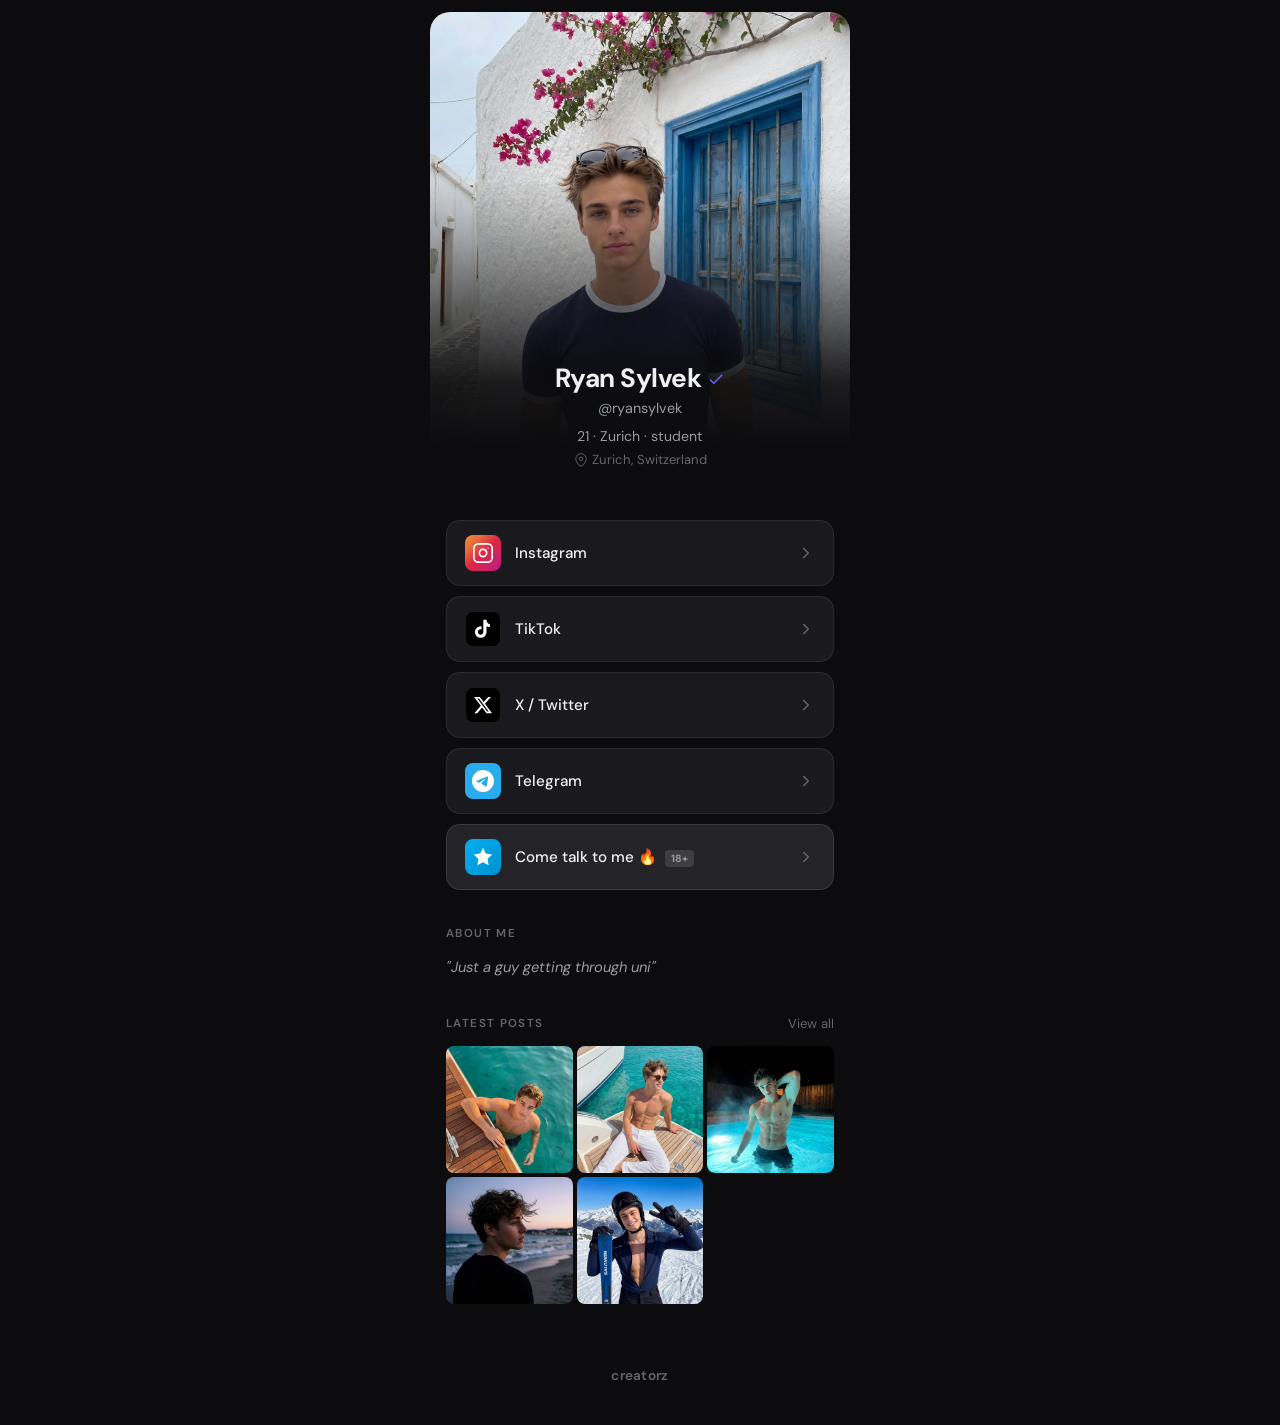
==== index.html @ 50482779 "Initial commit: creatorz.me link-in-bio site for Ryan Sylvek" ====
<!DOCTYPE html>
<html lang="en">
<head>
  <meta charset="UTF-8">
  <meta name="viewport" content="width=device-width, initial-scale=1.0">
  <title>Ryan Sylvek | creatorz</title>
  <link rel="stylesheet" href="css/style.css">
  <link rel="preconnect" href="https://fonts.googleapis.com">
  <link rel="preconnect" href="https://fonts.gstatic.com" crossorigin>
  <link href="https://fonts.googleapis.com/css2?family=DM+Sans:ital,wght@0,400;0,500;0,600;0,700;1,400&display=swap" rel="stylesheet">
</head>
<body>
  <main class="container">

    <!-- Hero Photo + Profile Header -->
    <section class="hero">
      <div class="hero-image">
        <img src="img/avatar.jpg" alt="Profile photo" onerror="this.style.display='none'; this.parentElement.classList.add('no-image')">
        <div class="hero-gradient"></div>
      </div>
      <div class="hero-info">
        <h1 class="display-name">Ryan Sylvek <svg class="verified-badge" viewBox="0 0 24 24" width="18" height="18"><path d="M9 16.17L4.83 12l-1.42 1.41L9 19 21 7l-1.41-1.41L9 16.17z" fill="currentColor"/></svg></h1>
        <p class="username">@ryansylvek</p>
        <p class="tagline">21 &middot; Zurich &middot; student</p>
        <p class="location">
          <svg viewBox="0 0 24 24" width="14" height="14" fill="none" stroke="currentColor" stroke-width="2"><path d="M21 10c0 7-9 13-9 13s-9-6-9-13a9 9 0 0 1 18 0z"/><circle cx="12" cy="10" r="3"/></svg>
          Zurich, Switzerland
        </p>
      </div>
    </section>

    <!-- Social Links -->
    <section class="social-links">
      <a href="https://instagram.com/ryansylvek" target="_blank" rel="noopener" class="link-card" data-platform="instagram">
        <span class="link-icon">
          <svg viewBox="0 0 24 24" width="22" height="22" fill="none" stroke="currentColor" stroke-width="1.8" stroke-linecap="round" stroke-linejoin="round"><rect x="2" y="2" width="20" height="20" rx="5"/><path d="M16 11.37A4 4 0 1 1 12.63 8 4 4 0 0 1 16 11.37z"/><line x1="17.5" y1="6.5" x2="17.51" y2="6.5"/></svg>
        </span>
        <span class="link-label">Instagram</span>
        <span class="link-chevron">
          <svg viewBox="0 0 24 24" width="18" height="18" fill="none" stroke="currentColor" stroke-width="2" stroke-linecap="round" stroke-linejoin="round"><polyline points="9 18 15 12 9 6"/></svg>
        </span>
      </a>

      <a href="https://www.tiktok.com/@ryan.sylvek?_r=1&_t=ZN-95LA146ENCY" target="_blank" rel="noopener" class="link-card" data-platform="tiktok">
        <span class="link-icon">
          <svg viewBox="0 0 24 24" width="22" height="22" fill="currentColor"><path d="M19.59 6.69a4.83 4.83 0 0 1-3.77-4.25V2h-3.45v13.67a2.89 2.89 0 0 1-2.88 2.5 2.89 2.89 0 0 1 0-5.78 2.86 2.86 0 0 1 .87.13V9.01a6.33 6.33 0 0 0-.87-.06 6.34 6.34 0 0 0 0 12.68 6.34 6.34 0 0 0 6.34-6.34V8.87a8.16 8.16 0 0 0 3.76.92V6.69z"/></svg>
        </span>
        <span class="link-label">TikTok</span>
        <span class="link-chevron">
          <svg viewBox="0 0 24 24" width="18" height="18" fill="none" stroke="currentColor" stroke-width="2" stroke-linecap="round" stroke-linejoin="round"><polyline points="9 18 15 12 9 6"/></svg>
        </span>
      </a>

      <a href="https://x.com/ryan_sylvek?s=21" target="_blank" rel="noopener" class="link-card" data-platform="twitter">
        <span class="link-icon">
          <svg viewBox="0 0 24 24" width="20" height="20" fill="currentColor"><path d="M18.244 2.25h3.308l-7.227 8.26 8.502 11.24H16.17l-5.214-6.817L4.99 21.75H1.68l7.73-8.835L1.254 2.25H8.08l4.713 6.231zm-1.161 17.52h1.833L7.084 4.126H5.117z"/></svg>
        </span>
        <span class="link-label">X / Twitter</span>
        <span class="link-chevron">
          <svg viewBox="0 0 24 24" width="18" height="18" fill="none" stroke="currentColor" stroke-width="2" stroke-linecap="round" stroke-linejoin="round"><polyline points="9 18 15 12 9 6"/></svg>
        </span>
      </a>

      <a href="https://t.me/+bdsUtjW9auk0OGY8" target="_blank" rel="noopener" class="link-card" data-platform="telegram">
        <span class="link-icon">
          <svg viewBox="0 0 24 24" width="22" height="22" fill="currentColor"><path d="M11.944 0A12 12 0 0 0 0 12a12 12 0 0 0 12 12 12 12 0 0 0 12-12A12 12 0 0 0 12.056 0h-.112zm4.962 7.224c.1-.002.321.023.465.14a.506.506 0 0 1 .171.325c.016.093.036.306.02.472-.18 1.898-.962 6.502-1.36 8.627-.168.9-.499 1.201-.82 1.23-.696.065-1.225-.46-1.9-.902-1.056-.693-1.653-1.124-2.678-1.8-1.185-.78-.417-1.21.258-1.91.177-.184 3.247-2.977 3.307-3.23.007-.032.014-.15-.056-.212s-.174-.041-.249-.024c-.106.024-1.793 1.14-5.061 3.345-.48.33-.913.49-1.302.48-.428-.008-1.252-.241-1.865-.44-.752-.245-1.349-.374-1.297-.789.027-.216.325-.437.893-.663 3.498-1.524 5.83-2.529 6.998-3.014 3.332-1.386 4.025-1.627 4.476-1.635z"/></svg>
        </span>
        <span class="link-label">Telegram</span>
        <span class="link-chevron">
          <svg viewBox="0 0 24 24" width="18" height="18" fill="none" stroke="currentColor" stroke-width="2" stroke-linecap="round" stroke-linejoin="round"><polyline points="9 18 15 12 9 6"/></svg>
        </span>
      </a>

      <a href="https://www.fanvue.com/ryan.sylvek" target="_blank" rel="noopener" class="link-card" data-platform="onlyfans">
        <span class="link-icon">
          <svg viewBox="0 0 24 24" width="22" height="22" fill="currentColor"><polygon points="12 2 15.09 8.26 22 9.27 17 14.14 18.18 21.02 12 17.77 5.82 21.02 7 14.14 2 9.27 8.91 8.26 12 2"/></svg>
        </span>
        <span class="link-label">Come talk to me 🔥 <span class="age-badge">18+</span></span>
        <span class="link-chevron">
          <svg viewBox="0 0 24 24" width="18" height="18" fill="none" stroke="currentColor" stroke-width="2" stroke-linecap="round" stroke-linejoin="round"><polyline points="9 18 15 12 9 6"/></svg>
        </span>
      </a>
    </section>

    <!-- About Me -->
    <section class="about-section">
      <h2 class="section-title">ABOUT ME</h2>
      <p class="about-text">
        <em>"Just a guy getting through uni"</em>
      </p>
    </section>

    <!-- Latest Posts -->
    <section class="posts-section">
      <div class="section-header">
        <h2 class="section-title">LATEST POSTS</h2>
        <a href="https://instagram.com/ryansylvek" target="_blank" rel="noopener" class="view-all">View all</a>
      </div>
      <div class="posts-grid">
        <div class="post-thumb"><img src="img/posts/post1.jpg" alt="Post" loading="lazy"></div>
        <div class="post-thumb"><img src="img/posts/post2.jpg" alt="Post" loading="lazy"></div>
        <div class="post-thumb"><img src="img/posts/post3.jpg" alt="Post" loading="lazy"></div>
        <div class="post-thumb"><img src="img/posts/post4.jpg" alt="Post" loading="lazy"></div>
        <div class="post-thumb"><img src="img/posts/post5.jpg" alt="Post" loading="lazy"></div>
      </div>
    </section>

    <!-- Footer -->
    <footer class="site-footer">
      <a href="https://creatorz.me" class="footer-brand">creatorz</a>
    </footer>

  </main>
</body>
</html>
---- css/style.css ----
:root {
  --bg-primary: #0c0c0e;
  --bg-secondary: #161618;
  --bg-card: #1a1a1e;
  --bg-card-hover: #222226;
  --border-subtle: rgba(255, 255, 255, 0.08);
  --text-primary: #f0f0f2;
  --text-secondary: #9a9aa0;
  --text-muted: #65656c;
  --accent: #6c63ff;
  --accent-glow: rgba(108, 99, 255, 0.15);
  --green-dot: #44d62c;
  --radius-sm: 8px;
  --radius-md: 14px;
  --radius-lg: 20px;
  --radius-full: 9999px;
  --max-width: 420px;
}

*, *::before, *::after {
  margin: 0;
  padding: 0;
  box-sizing: border-box;
}

html {
  -webkit-font-smoothing: antialiased;
  -moz-osx-font-smoothing: grayscale;
}

body {
  font-family: 'DM Sans', -apple-system, BlinkMacSystemFont, sans-serif;
  background: var(--bg-primary);
  color: var(--text-primary);
  min-height: 100vh;
  display: flex;
  justify-content: center;
}

.container {
  width: 100%;
  max-width: var(--max-width);
  padding: 12px 0 32px;
}

/* ── Hero Photo + Profile Info ── */

.hero {
  position: relative;
  margin-bottom: 28px;
}

.hero-image {
  position: relative;
  width: 100%;
  aspect-ratio: 3 / 4;
  max-height: 480px;
  border-radius: var(--radius-lg) var(--radius-lg) 0 0;
  overflow: hidden;
  background: var(--bg-secondary);
}

.hero-image img {
  width: 100%;
  height: 100%;
  object-fit: cover;
  display: block;
}

.hero-image.no-image {
  background: linear-gradient(160deg, #22222a 0%, #2c2c36 35%, #1c1c24 70%, #18181e 100%);
}

.hero-image.no-image .hero-gradient {
  height: 100%;
  background: linear-gradient(to top, var(--bg-primary) 0%, rgba(12, 12, 14, 0.7) 40%, rgba(12, 12, 14, 0) 100%);
}

.hero-gradient {
  position: absolute;
  bottom: 0;
  left: 0;
  right: 0;
  height: 65%;
  background: linear-gradient(to top, var(--bg-primary) 15%, rgba(12, 12, 14, 0.92) 35%, rgba(12, 12, 14, 0) 100%);
  pointer-events: none;
  z-index: 1;
}

.hero-info {
  position: absolute;
  bottom: 0;
  left: 0;
  right: 0;
  padding: 0 24px 24px;
  text-align: center;
  z-index: 2;
}

.display-name {
  font-size: 1.65rem;
  font-weight: 700;
  letter-spacing: -0.02em;
  margin-bottom: 4px;
  line-height: 1.2;
  display: flex;
  align-items: center;
  justify-content: center;
  gap: 6px;
}

.verified-badge {
  color: var(--accent);
  flex-shrink: 0;
}

.username {
  font-size: 0.9rem;
  color: var(--text-secondary);
  margin-bottom: 10px;
}

.tagline {
  font-size: 0.88rem;
  color: var(--text-secondary);
  margin-bottom: 6px;
}

.location {
  font-size: 0.82rem;
  color: var(--text-muted);
  display: flex;
  align-items: center;
  justify-content: center;
  gap: 4px;
}

.location svg {
  opacity: 0.7;
}

/* ── Social Link Cards ── */

.social-links {
  display: flex;
  flex-direction: column;
  gap: 10px;
  margin-bottom: 36px;
  padding: 0 16px;
}

.link-card {
  display: flex;
  align-items: center;
  gap: 14px;
  padding: 14px 18px;
  background: var(--bg-card);
  border: 1px solid var(--border-subtle);
  border-radius: var(--radius-md);
  text-decoration: none;
  color: var(--text-primary);
  transition: background 0.2s ease, border-color 0.2s ease, transform 0.15s ease;
  cursor: pointer;
}

.link-card:hover {
  background: var(--bg-card-hover);
  border-color: rgba(255, 255, 255, 0.12);
  transform: translateY(-1px);
}

.link-card:active {
  transform: translateY(0);
}

.link-icon {
  width: 36px;
  height: 36px;
  border-radius: var(--radius-sm);
  background: rgba(255, 255, 255, 0.05);
  display: flex;
  align-items: center;
  justify-content: center;
  flex-shrink: 0;
  color: var(--text-primary);
}

.link-label {
  flex: 1;
  font-size: 0.95rem;
  font-weight: 500;
}

.link-chevron {
  color: var(--text-muted);
  display: flex;
  align-items: center;
}

.age-badge {
  font-size: 0.65rem;
  font-weight: 700;
  background: rgba(255, 255, 255, 0.12);
  color: var(--text-secondary);
  padding: 2px 6px;
  border-radius: 4px;
  margin-left: 4px;
  vertical-align: middle;
}

/* Platform-specific icon backgrounds */
.link-card[data-platform="instagram"] .link-icon {
  background: linear-gradient(135deg, #f09433, #e6683c, #dc2743, #cc2366, #bc1888);
  color: #fff;
}

.link-card[data-platform="tiktok"] .link-icon {
  background: #010101;
  color: #fff;
  border: 1px solid rgba(255, 255, 255, 0.1);
}

.link-card[data-platform="twitter"] .link-icon {
  background: #000;
  color: #fff;
  border: 1px solid rgba(255, 255, 255, 0.1);
}

.link-card[data-platform="telegram"] .link-icon {
  background: #2AABEE;
  color: #fff;
}

.link-card[data-platform="onlyfans"] {
  background: #232328;
  border-color: rgba(255, 255, 255, 0.1);
}

.link-card[data-platform="onlyfans"]:hover {
  background: #2a2a30;
}

.link-card[data-platform="onlyfans"] .link-icon {
  background: linear-gradient(135deg, #00AFF0, #0090d0);
  color: #fff;
}

/* ── About Section ── */

.about-section {
  margin-bottom: 36px;
  padding: 0 16px;
}

.section-title {
  font-size: 0.72rem;
  font-weight: 600;
  letter-spacing: 0.12em;
  color: var(--text-muted);
  margin-bottom: 14px;
  text-transform: uppercase;
}

.about-text {
  font-size: 0.92rem;
  line-height: 1.65;
  color: var(--text-secondary);
}

.about-text em {
  font-style: italic;
}

/* ── Posts Section ── */

.posts-section {
  margin-bottom: 40px;
  padding: 0 16px;
}

.section-header {
  display: flex;
  align-items: center;
  justify-content: space-between;
  margin-bottom: 14px;
}

.section-header .section-title {
  margin-bottom: 0;
}

.view-all {
  font-size: 0.82rem;
  color: var(--text-muted);
  text-decoration: none;
  transition: color 0.2s;
}

.view-all:hover {
  color: var(--text-secondary);
}

.posts-grid {
  display: grid;
  grid-template-columns: repeat(3, 1fr);
  gap: 4px;
}

.post-thumb {
  aspect-ratio: 1;
  border-radius: var(--radius-sm);
  overflow: hidden;
  cursor: pointer;
  transition: opacity 0.2s;
}

.post-thumb:hover {
  opacity: 0.85;
}

.post-thumb img {
  width: 100%;
  height: 100%;
  object-fit: cover;
  display: block;
}

.post-placeholder {
  width: 100%;
  height: 100%;
  background: var(--bg-card);
  border: 1px solid var(--border-subtle);
  border-radius: var(--radius-sm);
  position: relative;
}

.post-placeholder::after {
  content: '';
  position: absolute;
  top: 50%;
  left: 50%;
  transform: translate(-50%, -50%);
  width: 24px;
  height: 24px;
  border-radius: 4px;
  background: rgba(255, 255, 255, 0.04);
}

/* ── Footer ── */

.site-footer {
  text-align: center;
  padding: 20px 0 8px;
}

.footer-brand {
  font-size: 0.85rem;
  font-weight: 600;
  color: var(--text-muted);
  text-decoration: none;
  letter-spacing: 0.02em;
  transition: color 0.2s;
}

.footer-brand:hover {
  color: var(--text-secondary);
}

/* ── Animations ── */

@keyframes fadeInUp {
  from {
    opacity: 0;
    transform: translateY(12px);
  }
  to {
    opacity: 1;
    transform: translateY(0);
  }
}

.hero {
  animation: fadeInUp 0.5s ease both;
}

.link-card:nth-child(1) { animation: fadeInUp 0.4s ease 0.08s both; }
.link-card:nth-child(2) { animation: fadeInUp 0.4s ease 0.14s both; }
.link-card:nth-child(3) { animation: fadeInUp 0.4s ease 0.20s both; }
.link-card:nth-child(4) { animation: fadeInUp 0.4s ease 0.26s both; }
.link-card:nth-child(5) { animation: fadeInUp 0.4s ease 0.32s both; }

.about-section {
  animation: fadeInUp 0.4s ease 0.38s both;
}

.posts-section {
  animation: fadeInUp 0.4s ease 0.44s both;
}

/* ── Responsive ── */

@media (max-width: 480px) {
  .container {
    padding: 0 0 24px;
  }

  .hero-image {
    border-radius: 0;
  }

  .display-name {
    font-size: 1.4rem;
  }

  .link-card {
    padding: 12px 14px;
  }

  .posts-grid {
    gap: 3px;
  }
}
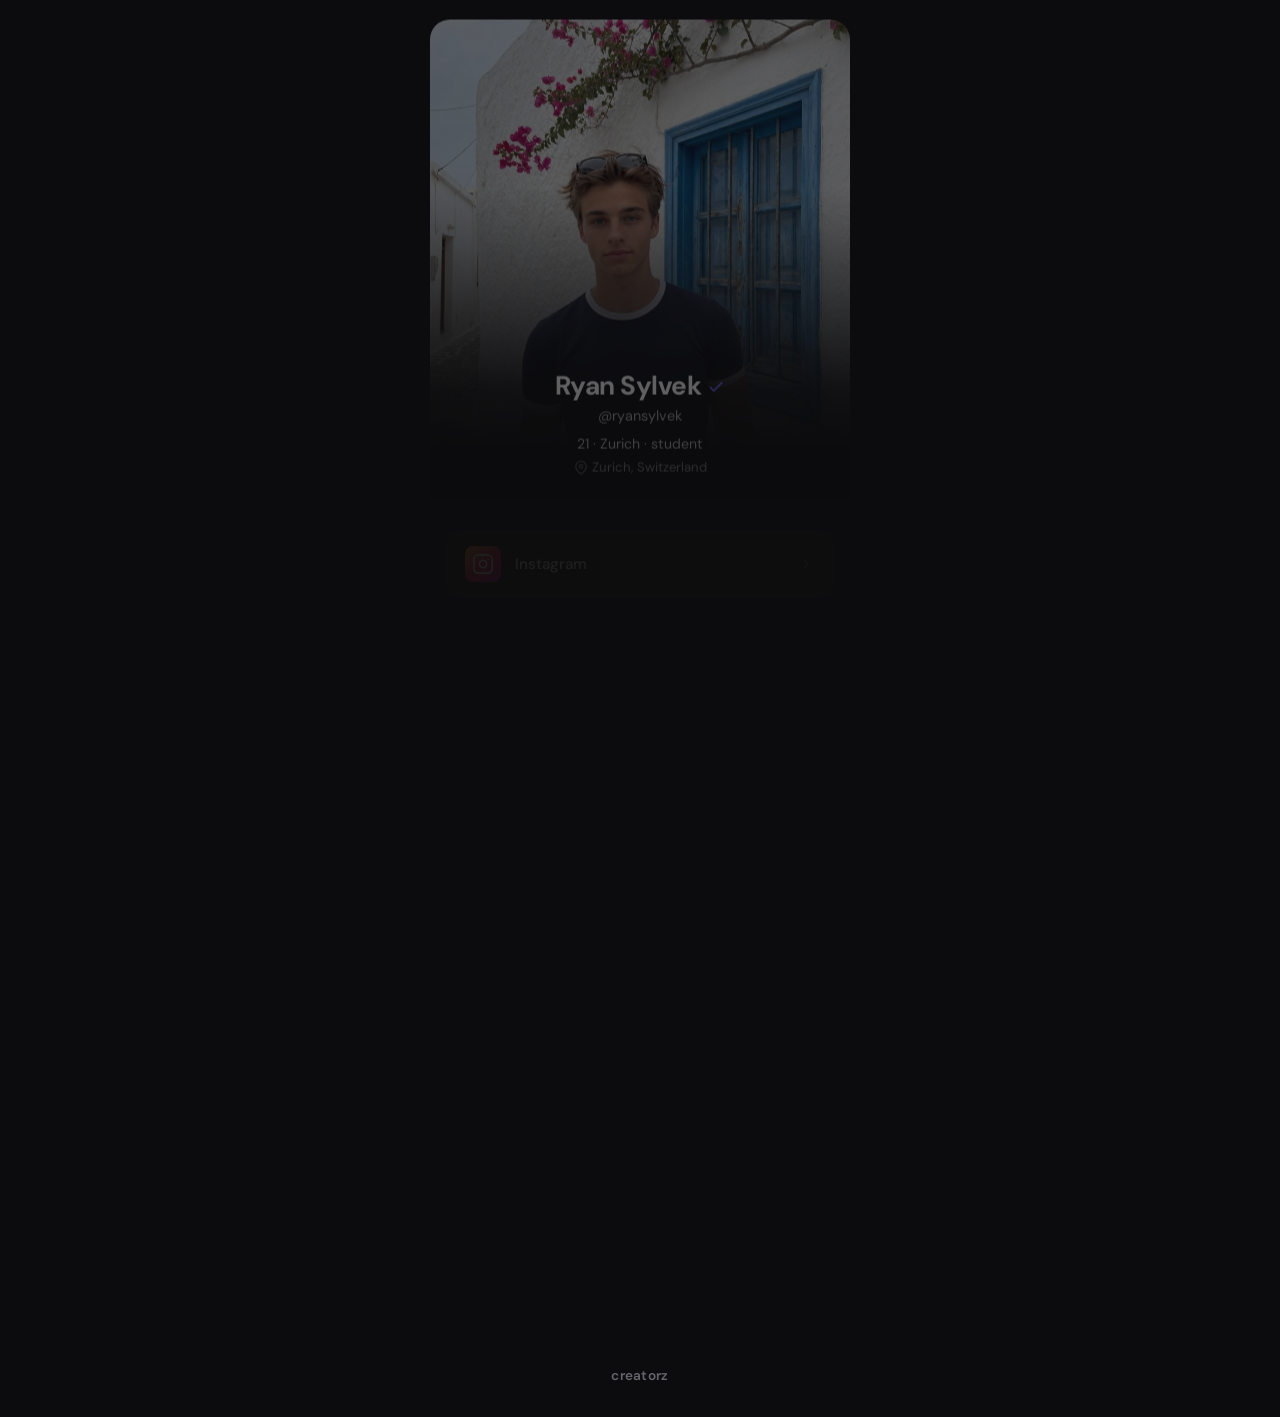
==== commit 09b4fcb7: "Move site to /ryansylvek subdirectory, root redirects" ====
--- a/index.html
+++ b/index.html
@@ -2,114 +2,10 @@
 <html lang="en">
 <head>
   <meta charset="UTF-8">
-  <meta name="viewport" content="width=device-width, initial-scale=1.0">
-  <title>Ryan Sylvek | creatorz</title>
-  <link rel="stylesheet" href="css/style.css">
-  <link rel="preconnect" href="https://fonts.googleapis.com">
-  <link rel="preconnect" href="https://fonts.gstatic.com" crossorigin>
-  <link href="https://fonts.googleapis.com/css2?family=DM+Sans:ital,wght@0,400;0,500;0,600;0,700;1,400&display=swap" rel="stylesheet">
+  <meta http-equiv="refresh" content="0;url=/ryansylvek">
+  <title>creatorz</title>
 </head>
 <body>
-  <main class="container">
-
-    <!-- Hero Photo + Profile Header -->
-    <section class="hero">
-      <div class="hero-image">
-        <img src="img/avatar.jpg" alt="Profile photo" onerror="this.style.display='none'; this.parentElement.classList.add('no-image')">
-        <div class="hero-gradient"></div>
-      </div>
-      <div class="hero-info">
-        <h1 class="display-name">Ryan Sylvek <svg class="verified-badge" viewBox="0 0 24 24" width="18" height="18"><path d="M9 16.17L4.83 12l-1.42 1.41L9 19 21 7l-1.41-1.41L9 16.17z" fill="currentColor"/></svg></h1>
-        <p class="username">@ryansylvek</p>
-        <p class="tagline">21 &middot; Zurich &middot; student</p>
-        <p class="location">
-          <svg viewBox="0 0 24 24" width="14" height="14" fill="none" stroke="currentColor" stroke-width="2"><path d="M21 10c0 7-9 13-9 13s-9-6-9-13a9 9 0 0 1 18 0z"/><circle cx="12" cy="10" r="3"/></svg>
-          Zurich, Switzerland
-        </p>
-      </div>
-    </section>
-
-    <!-- Social Links -->
-    <section class="social-links">
-      <a href="https://instagram.com/ryansylvek" target="_blank" rel="noopener" class="link-card" data-platform="instagram">
-        <span class="link-icon">
-          <svg viewBox="0 0 24 24" width="22" height="22" fill="none" stroke="currentColor" stroke-width="1.8" stroke-linecap="round" stroke-linejoin="round"><rect x="2" y="2" width="20" height="20" rx="5"/><path d="M16 11.37A4 4 0 1 1 12.63 8 4 4 0 0 1 16 11.37z"/><line x1="17.5" y1="6.5" x2="17.51" y2="6.5"/></svg>
-        </span>
-        <span class="link-label">Instagram</span>
-        <span class="link-chevron">
-          <svg viewBox="0 0 24 24" width="18" height="18" fill="none" stroke="currentColor" stroke-width="2" stroke-linecap="round" stroke-linejoin="round"><polyline points="9 18 15 12 9 6"/></svg>
-        </span>
-      </a>
-
-      <a href="https://www.tiktok.com/@ryan.sylvek?_r=1&_t=ZN-95LA146ENCY" target="_blank" rel="noopener" class="link-card" data-platform="tiktok">
-        <span class="link-icon">
-          <svg viewBox="0 0 24 24" width="22" height="22" fill="currentColor"><path d="M19.59 6.69a4.83 4.83 0 0 1-3.77-4.25V2h-3.45v13.67a2.89 2.89 0 0 1-2.88 2.5 2.89 2.89 0 0 1 0-5.78 2.86 2.86 0 0 1 .87.13V9.01a6.33 6.33 0 0 0-.87-.06 6.34 6.34 0 0 0 0 12.68 6.34 6.34 0 0 0 6.34-6.34V8.87a8.16 8.16 0 0 0 3.76.92V6.69z"/></svg>
-        </span>
-        <span class="link-label">TikTok</span>
-        <span class="link-chevron">
-          <svg viewBox="0 0 24 24" width="18" height="18" fill="none" stroke="currentColor" stroke-width="2" stroke-linecap="round" stroke-linejoin="round"><polyline points="9 18 15 12 9 6"/></svg>
-        </span>
-      </a>
-
-      <a href="https://x.com/ryan_sylvek?s=21" target="_blank" rel="noopener" class="link-card" data-platform="twitter">
-        <span class="link-icon">
-          <svg viewBox="0 0 24 24" width="20" height="20" fill="currentColor"><path d="M18.244 2.25h3.308l-7.227 8.26 8.502 11.24H16.17l-5.214-6.817L4.99 21.75H1.68l7.73-8.835L1.254 2.25H8.08l4.713 6.231zm-1.161 17.52h1.833L7.084 4.126H5.117z"/></svg>
-        </span>
-        <span class="link-label">X / Twitter</span>
-        <span class="link-chevron">
-          <svg viewBox="0 0 24 24" width="18" height="18" fill="none" stroke="currentColor" stroke-width="2" stroke-linecap="round" stroke-linejoin="round"><polyline points="9 18 15 12 9 6"/></svg>
-        </span>
-      </a>
-
-      <a href="https://t.me/+bdsUtjW9auk0OGY8" target="_blank" rel="noopener" class="link-card" data-platform="telegram">
-        <span class="link-icon">
-          <svg viewBox="0 0 24 24" width="22" height="22" fill="currentColor"><path d="M11.944 0A12 12 0 0 0 0 12a12 12 0 0 0 12 12 12 12 0 0 0 12-12A12 12 0 0 0 12.056 0h-.112zm4.962 7.224c.1-.002.321.023.465.14a.506.506 0 0 1 .171.325c.016.093.036.306.02.472-.18 1.898-.962 6.502-1.36 8.627-.168.9-.499 1.201-.82 1.23-.696.065-1.225-.46-1.9-.902-1.056-.693-1.653-1.124-2.678-1.8-1.185-.78-.417-1.21.258-1.91.177-.184 3.247-2.977 3.307-3.23.007-.032.014-.15-.056-.212s-.174-.041-.249-.024c-.106.024-1.793 1.14-5.061 3.345-.48.33-.913.49-1.302.48-.428-.008-1.252-.241-1.865-.44-.752-.245-1.349-.374-1.297-.789.027-.216.325-.437.893-.663 3.498-1.524 5.83-2.529 6.998-3.014 3.332-1.386 4.025-1.627 4.476-1.635z"/></svg>
-        </span>
-        <span class="link-label">Telegram</span>
-        <span class="link-chevron">
-          <svg viewBox="0 0 24 24" width="18" height="18" fill="none" stroke="currentColor" stroke-width="2" stroke-linecap="round" stroke-linejoin="round"><polyline points="9 18 15 12 9 6"/></svg>
-        </span>
-      </a>
-
-      <a href="https://www.fanvue.com/ryan.sylvek" target="_blank" rel="noopener" class="link-card" data-platform="onlyfans">
-        <span class="link-icon">
-          <svg viewBox="0 0 24 24" width="22" height="22" fill="currentColor"><polygon points="12 2 15.09 8.26 22 9.27 17 14.14 18.18 21.02 12 17.77 5.82 21.02 7 14.14 2 9.27 8.91 8.26 12 2"/></svg>
-        </span>
-        <span class="link-label">Come talk to me 🔥 <span class="age-badge">18+</span></span>
-        <span class="link-chevron">
-          <svg viewBox="0 0 24 24" width="18" height="18" fill="none" stroke="currentColor" stroke-width="2" stroke-linecap="round" stroke-linejoin="round"><polyline points="9 18 15 12 9 6"/></svg>
-        </span>
-      </a>
-    </section>
-
-    <!-- About Me -->
-    <section class="about-section">
-      <h2 class="section-title">ABOUT ME</h2>
-      <p class="about-text">
-        <em>"Just a guy getting through uni"</em>
-      </p>
-    </section>
-
-    <!-- Latest Posts -->
-    <section class="posts-section">
-      <div class="section-header">
-        <h2 class="section-title">LATEST POSTS</h2>
-        <a href="https://instagram.com/ryansylvek" target="_blank" rel="noopener" class="view-all">View all</a>
-      </div>
-      <div class="posts-grid">
-        <div class="post-thumb"><img src="img/posts/post1.jpg" alt="Post" loading="lazy"></div>
-        <div class="post-thumb"><img src="img/posts/post2.jpg" alt="Post" loading="lazy"></div>
-        <div class="post-thumb"><img src="img/posts/post3.jpg" alt="Post" loading="lazy"></div>
-        <div class="post-thumb"><img src="img/posts/post4.jpg" alt="Post" loading="lazy"></div>
-        <div class="post-thumb"><img src="img/posts/post5.jpg" alt="Post" loading="lazy"></div>
-      </div>
-    </section>
-
-    <!-- Footer -->
-    <footer class="site-footer">
-      <a href="https://creatorz.me" class="footer-brand">creatorz</a>
-    </footer>
-
-  </main>
+  <p>Redirecting to <a href="/ryansylvek">creatorz.me/ryansylvek</a>...</p>
 </body>
 </html>
